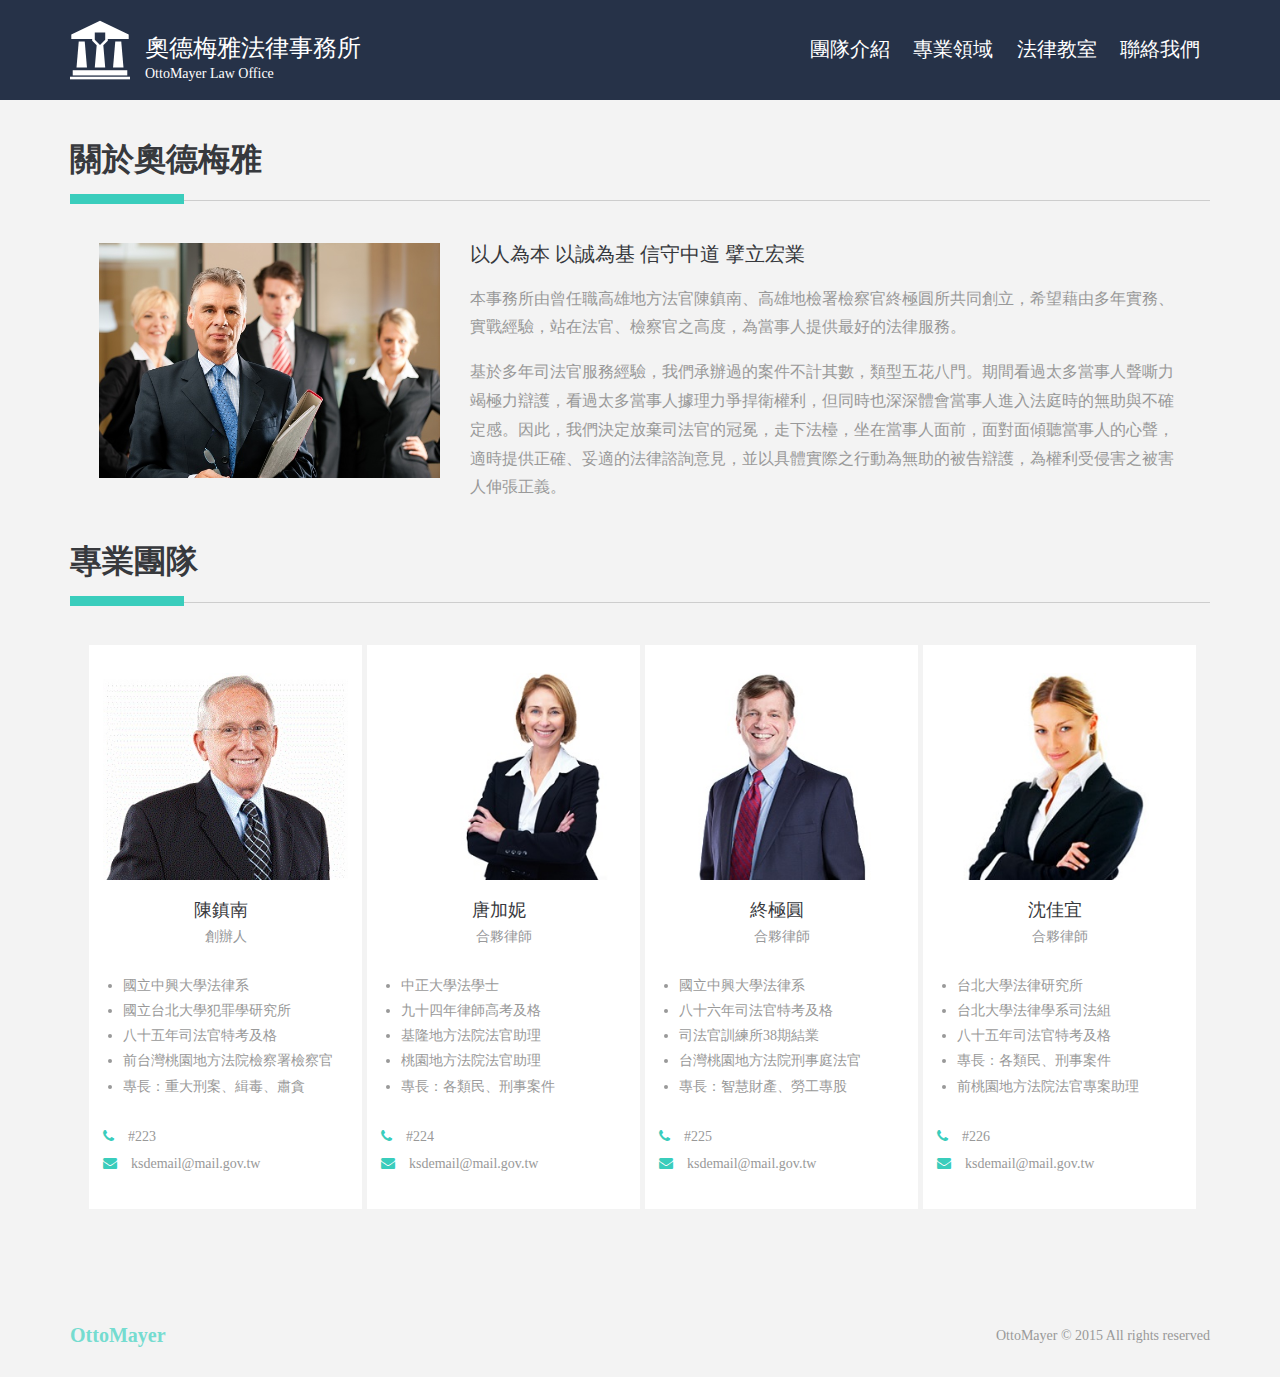
==== about.html @ 61a64546 "v 5.5" ====
<!--
Author: W3layouts
Author URL: http://w3layouts.com
License: Creative Commons Attribution 3.0 Unported
License URL: http://creativecommons.org/licenses/by/3.0/
-->
<!DOCTYPE html>
<html>
<head>
<title>OttoMayer</title>
<link href="css/bootstrap.css" type="text/css" rel="stylesheet" media="all">
<link href="css/common.css" type="text/css" rel="stylesheet" media="all">
<link href="css/about.css" type="text/css" rel="stylesheet" media="all">
<link rel='stylesheet prefetch' href='http://maxcdn.bootstrapcdn.com/font-awesome/4.4.0/css/font-awesome.min.css'>
<!-- Custom Theme files -->
<meta name="viewport" content="width=device-width, initial-scale=1">
<meta http-equiv="Content-Type" content="text/html; charset=utf-8" />
<script type="application/x-javascript"> addEventListener("load", function() { setTimeout(hideURLbar, 0); }, false); function hideURLbar(){ window.scrollTo(0,1); } </script>
<script src="http://ajax.googleapis.com/ajax/libs/jquery/2.1.1/jquery.min.js"></script>
<!-- //Custom Theme files -->
<!-- js -->
<script src="js/jquery.min.js"></script>
<script src="js/modernizr.custom.js"></script>
<!-- //js -->
<!-- start-smoth-scrolling-->
<script type="text/javascript" src="js/move-top.js"></script>
<script type="text/javascript" src="js/easing.js"></script>
<script type="text/javascript" src="js/modernizr.custom.53451.js"></script>
<script type="text/javascript">
		jQuery(document).ready(function($) {
			$(".scroll").click(function(event){
				event.preventDefault();
				$('html,body').animate({scrollTop:$(this.hash).offset().top},1000);
			});
		});
</script>
<!--//end-smoth-scrolling-->
</head>
<body>
	<!--header-->
	<div class="header">
		<div class="container">
			<div class="top-logo">
				<a href="index.html">
					<span class="logo-icon">
						<img src="images/logo-icon.svg" alt=""/>
					</span>
					<span class="logo-title">
						<h3>奧德梅雅法律事務所</h3>
						<h5>OttoMayer Law Office</h5>
					</span>
					<div class="clearfix"></div>
				</a>
			</div>
			<div class="top-nav">
				<span class="small-nav">
					<a id="nav-toggle" href="#"><span></span></a>
				</span>
				<ul class="large-nav">
					<li><a href="about.html">團隊介紹</a></li>
					<li><a href="service.html">專業領域</a></li>
					<li><a href="blog.html">法律教室</a></li>
					<li><a href="contact.html" >聯絡我們</a></li>
				</ul>
				<!-- script-for-menu -->
				 <script>
				 //nav-toggle icon animation
				 	document.querySelector( "#nav-toggle" )
  						.addEventListener( "click", function() {
    					this.classList.toggle( "active" );
  					});
  				//end nav-toggle icon animation

  				//menu toggle animation
				   $( "span.small-nav" ).click(function() {
					 $( "ul.large-nav" ).slideToggle( 300, function() {
					  });
					 });
				//end menu toggle animation
				</script>
				<!-- /script-for-menu -->
			</div>

		</div>
	</div>
	<!--//header-->

	<!--about-->
	<div class="about">
		<div class="container">
			<div class="page-title">
				<h3>關於<span>奧德梅雅</span></h3>
			</div>
			<div class="about-info">
				<div class="col-md-4 about-info-left">
					<img src="images/img14.jpg" alt=""/>
				</div><!-- //about-info-left -->
				<div class="col-md-8 about-info-right">
					<h4>以人為本 以誠為基 信守中道 擘立宏業</h4>
					<p>本事務所由曾任職高雄地方法官陳鎮南、高雄地檢署檢察官終極圓所共同創立，希望藉由多年實務、實戰經驗，站在法官、檢察官之高度，為當事人提供最好的法律服務。</p>
<p>基於多年司法官服務經驗，我們承辦過的案件不計其數，類型五花八門。期間看過太多當事人聲嘶力竭極力辯護，看過太多當事人據理力爭捍衛權利，但同時也深深體會當事人進入法庭時的無助與不確定感。因此，我們決定放棄司法官的冠冕，走下法檯，坐在當事人面前，面對面傾聽當事人的心聲，適時提供正確、妥適的法律諮詢意見，並以具體實際之行動為無助的被告辯護，為權利受侵害之被害人伸張正義。</p>
				</div><!-- //about-info-right -->
				<div class="clearfix"></div>
			</div><!-- //about-info -->

			<div class="page-title">
				<h3>專業<span>團隊</span></h3>
			</div>
			<div class="about-team">
				<div class="col-md-3 about-team-grids">
					<img src="images/img15.jpg" alt=""/>
					<div class="team-text">
						<h4><span>陳鎮南</span>創辦人</h4>
						<ul>
							<li>國立中興大學法律系</li>
							<li>國立台北大學犯罪學研究所</li>
							<li>八十五年司法官特考及格</li>
							<li>前台灣桃園地方法院檢察署檢察官</li>
							<li>專長：重大刑案、緝毒、肅貪</li>
						</ul>
						<span><i class="fa fa-phone"></i>#223</span>
						<span><i class="fa fa-envelope"></i>ksdemail@mail.gov.tw</span>
					</div><!-- //team-text -->
				</div><!-- //about-team-grids -->
				<div class=" col-md-3 about-team-grids">
					<img src="images/img16.jpg" alt=""/>
					<div class="team-text">
						<h4><span>唐加妮</span>合夥律師</h4>
						<ul>
							<li>中正大學法學士</li>
							<li>九十四年律師高考及格</li>
							<li>基隆地方法院法官助理</li>
							<li>桃園地方法院法官助理</li>
							<li>專長：各類民、刑事案件</li>
						</ul>
						<span><i class="fa fa-phone"></i>#224</span>
						<span><i class="fa fa-envelope"></i>ksdemail@mail.gov.tw</span>
					</div><!-- //team-text -->
				</div><!-- //about-team-grids -->
				<div class="col-md-3 about-team-grids">
					<img src="images/img17.jpg" alt=""/>
					<div class="team-text">
						<h4><span>終極圓</span>合夥律師</h4>
						<ul>
							<li>國立中興大學法律系</li>
							<li>八十六年司法官特考及格</li>
							<li>司法官訓練所38期結業</li>
							<li>台灣桃園地方法院刑事庭法官</li>
							<li>專長：智慧財產、勞工專股</li>
						</ul>
						<span><i class="fa fa-phone"></i>#225</span>
						<span><i class="fa fa-envelope"></i>ksdemail@mail.gov.tw</span>
					</div><!-- //team-text -->
				</div><!-- //about-team-grids -->
				<div class="col-md-3 about-team-grids">
					<img src="images/img18.jpg" alt=""/>
					<div class="team-text">
						<h4><span>沈佳宜</span>合夥律師</h4>
						<ul>
							<li>台北大學法律研究所</li>
							<li>台北大學法律學系司法組</li>
							<li>八十五年司法官特考及格</li>
							<li>專長：各類民、刑事案件</li>
							<li>前桃園地方法院法官專案助理</li>
						</ul>
						<span><i class="fa fa-phone"></i>#226</span>
						<span><i class="fa fa-envelope"></i>ksdemail@mail.gov.tw</span>
					</div><!-- //team-text -->
				</div><!-- //about-team-grids -->
				<div class="clearfix"> </div>
			</div><!-- //about-team -->
		</div><!-- //container -->
	</div>
	<!-- //about -->

	<!--footer-->
	<div class="footer">
		<div class="container">
			<div class="footer-left">
				<a href="index.html">OttoMayer</a>
			</div>
			<div class="footer-right">
				<p>OttoMayer © 2015 All rights reserved</p>
			</div>
			<div class="clearfix"> </div>
		</div>
	</div>
	<!--//footer-->
	<!--smooth-scrolling-of-move-up-->
		<script type="text/javascript">
			$(document).ready(function() {
				/*
				var defaults = {
					containerID: 'toTop', // fading element id
					containerHoverID: 'toTopHover', // fading element hover id
					scrollSpeed: 1200,
					easingType: 'linear'
				};
				*/
				$().UItoTop({ easingType: 'easeOutQuart' });
			});
		</script>
		<a href="#" id="toTop" style="display: block;"> <span id="toTopHover" style="opacity: 1;"> </span></a>
	<!--//smooth-scrolling-of-move-up-->
</body>
</html>
---- css/common.css ----
body{
	margin:0;
	font-family: 'Microsoft JhengHei';
	background-color: #0A111F;
}
h1,h2,h3,h4,h5,h6{
	margin:0;
}
p{
	margin:0;
}
ul,label{
	margin:0;
	padding:0;
}
body a:hover{
	text-decoration:none;
}
/*----------------------header----------------------*/
.header{
	background-color: #263248;
	position:relative;
	height: 100px;
}
.top-logo {
	float: left;
	padding: 20px 0px;
}
.logo-icon img{
	float: left;
	height: 60px;
	width: 60px;
}
.logo-title h3 {
	font-size: 24px;
	color:#fff;
	margin:15px 0px 0px 75px;
}
.logo-title h5 {
	font-size: 14px;
	color:#fff;
	margin: 5px 0px 0px 75px;
}
.top-nav {
	float:right;
}
span.small-nav {
	display: none;
}
.top-nav ul {
	margin: 0;
}
.top-nav ul li{
	list-style-type:none;
	display: inline-block;
}
.large-nav a {
	position: relative;
	display: inline-block;
	margin: 25px 0px;
	padding: 10px;
	outline: none;
	color: #fff;
	text-decoration: none;
	font-size: 20px;
	-webkit-transition: color 0.3s;
	-moz-transition: color 0.3s;
	transition: color 0.3s;
}
.large-nav a::before,
.large-nav a::after {
	position: absolute;
	left: 0;
	width: 100%;
	height: 2px;
	background: #fff;
	content: '';
	opacity: 0;
	-webkit-transition: opacity 0.3s, -webkit-transform 0.3s;
	-moz-transition: opacity 0.3s, -moz-transform 0.3s;
	transition: opacity 0.3s, transform 0.3s;
	-webkit-transform: translateY(-10px);
	-moz-transform: translateY(-10px);
	transform: translateY(-10px);
}
.large-nav a::before {
	top: 0;
	-webkit-transform: translateY(-10px);
	-moz-transform: translateY(-10px);
	transform: translateY(-10px);
}
.large-nav a::after {
	bottom: 0;
	-webkit-transform: translateY(10px);
	-moz-transform: translateY(10px);
	transform: translateY(10px);
}
.large-nav a:hover,
.large-nav a:focus {
	color: #fff;
	outline: none;
}
.large-nav a:hover::before,
.large-nav a:focus::before,
.large-nav a:hover::after,
.large-nav a:focus::after {
	opacity: 1;
	-webkit-transform: translateY(0px);
	-moz-transform: translateY(0px);
	transform: translateY(0px);
}
/*---------------------- body ----------------------*/
.page-title {
  position: relative;
}
.page-title h3 {
	color: #37393d;
	font-size: 32px;
	font-weight: 900;
	margin: 0;
	padding: 0 0 .7em 0;
	border-bottom: 1px solid #cdcdcd;
}
.page-title h3::after {
	position: absolute;
	bottom: -5%;
	left: 0%;
	width: 10%;
	height: 10px;
	background: rgb(58, 205, 188);
	content: '';
	opacity: 1;
}
/*---------------------- //body ----------------------*/
/*---------------------- footer ----------------------*/
.footer {
  	background: #f3f3f3;
  	padding: 2em 0;
}
.footer-left {
	float: left;
}
.footer-left a {
	display: block;
  	font-size: 20px;
 	font-weight: 700;
 	text-align: center;
  	color: #75DCD0;
    text-decoration:none;
}
.footer-right {
	float: right;
	margin-top: 5px;
}
.footer-right p {
	color: #999;
	font-size: 14px;
}
.footer-right p a {
	font-size: 14px;
	font-weight: 700;
	color: rgb(58, 205, 188);
	margin-left: 5px;
	text-decoration:none;
}
.footer-right p a:hover{
	color: #67686b;
}
.footer-right p a:hover {
  color: #67686b;
  border-bottom: 1px solid rgb(58, 205, 188);
}
/*----------------------//footer----------------------*/
/*----------------------slider-up-arrow----------------------*/
#toTop {
	display: none;
	text-decoration: none;
	position: fixed;
	bottom: 7%;
	right: 3%;
	overflow: hidden;
	width: 32px;
	height: 32px;
	border: none;
	text-indent: 100%;
	background: url("../images/move-up.png") no-repeat 0px 0px;
}
#toTopHover {
	width: 32px;
	height: 32px;
	display: block;
	overflow: hidden;
	float: right;
	opacity: 0;
	-moz-opacity: 0;
	filter: alpha(opacity=0);
}
/*----------------------//slider-up-arrow----------------------*/

@media(max-width:768px){
	.top-nav span.small-nav {
	display: block;
	position: relative;
	cursor: pointer;
	margin: 25px auto;
}
.top-nav  ul.large-nav{
	display:none;
	padding: 0;
	margin:30px 0px;
	z-index: 999;
	position: absolute;
	width: 100%;
	left: 0;
}
.top-nav ul.large-nav li {
	display: block;
	text-align: center;
	background: rgba(0, 0, 0, 0.84);
	margin: 0;
	width: 100%;
	padding: 1px;
	border: 1px dotted rgb(97, 95, 95);
}
.top-nav ul li a {
	display: block;
	padding: 0.8em 0;
	font-size: 16px;
	margin: 0;
	letter-spacing: 1px;
	color: #fff;
}
.top-nav ul li a:hover, .top-nav ul li a.active {
	color: #fff;
	background:rgb(58, 222, 203);
	padding: 1em 0;
	margin-bottom: 1em;
}
/*---------------------------nav icon--------------------------------*/
#nav-toggle {
	cursor: pointer;
	padding: 10px 35px 16px 0px;
}
#nav-toggle span, #nav-toggle span:before, #nav-toggle span:after {
  cursor: pointer;
  border-radius: 1px;
  height: 5px;
  width: 35px;
  background: white;
  position: absolute;
  display: block;
  content: '';
}
#nav-toggle span:before {
  top: -10px;
}
#nav-toggle span:after {
  bottom: -10px;
}

#nav-toggle span, #nav-toggle span:before, #nav-toggle span:after {
  transition: all 300ms ease-in-out;
}
#nav-toggle.active span {
  background-color: transparent;
}
#nav-toggle.active span:before, #nav-toggle.active span:after {
  top: 0;
}
#nav-toggle.active span:before {
  transform: rotate(45deg);
}
#nav-toggle.active span:after {
  transform: rotate(-45deg);
}
/*-------------------------//nav icon--------------------------------*/
.page-title h3 {
	font-size: 2.2em;
}
.page-title h3::after {
	bottom: -7%;
}
}

@media(max-width:480px){
.header	{
	height: 75px;
}
.top-logo	{
	padding: 15px 0px;
}
.logo-icon img {
  width: 45px;
  height:45px;
}
.top-logo a h3 {
  font-size: 20px;
  margin: 8px 0px 0px 60px;
}
.top-logo a h5 {
  font-size: 12px;
  margin: 0px 0px 0px 60px;
}
.top-nav span.small-nav {
	margin: 15px auto;
}
.top-nav  ul.large-nav{
	margin: 20px auto;
}
.top-nav ul li a:hover, .top-nav ul li a.active {
  padding: 0.3em 0;
}
.footer-left {
  float: none;
  text-align: center;
}
.footer-left a img {
  width: initial;
}
.footer-right {
  float: none;
  text-align: center;
  margin-top: 1em;
}
.footer-right p {
  font-size: 13px;
  margin:0;
}
.footer-right p a {
  font-size: 13px;
  font-weight: 600;
}
.footer {
  padding: 2em 0;
}
}
---- css/about.css ----
.about {
	background: #f3f3f3;
	padding: 3em 0;
}
.about-info{
	padding: 3em 1em;
}
.about-info-left img {
	width: 100%;
  margin-bottom: 1em;
}
.about-info-right h4 {
	color: #37393d;
	font-size: 20px;
	font-weight: 500;
	margin: 0 0 1em;
}
.about-info-right p {
  color: #999;
  font-size: 16px;
  line-height: 1.8em;
  margin-top: 1em;
}
.about-team {
	padding: 3em 1em;
	display: -ms-flexbox;
  display: -webkit-flex;
  display: -moz-flex;
  display: -ms-flex;
  display: flex;
}
.about-team-grids {
  background: #fff;
  padding: 2em 1em;
  margin-left: 5px;
  -webkit-flex: 1;
   -moz-flex: 1;
   -ms-flex: 1;
   flex: 1;
}
.about-team-grids img {
	width: 100%;
}
.about-team-grids h4 {
	color: #98999B;
	font-size: 14px;
	font-weight: 500;
	margin: 1.5em 0 0.5em;
  text-align: center;
}
.about-team-grids h4 span{
	font-size: 18px;
	text-decoration:none;
	color: #37393d;
	margin-right: 10px;
}
.about-team-grids ul {
  color: #999;
  font-size: 14px;
  line-height: 1.8em;
  padding-left: 20px;
  margin: 2em 0 2em;
}
.about-team-grids span {
  display: block;
  font-size: 14px;
  color: #999;
  margin: 0.5em 0;
}
.about-team-grids span i {
  margin-right: 1em;
  color: rgb(58, 205, 188);
}


@media(max-width:768px){
.about-info-left {
	float: left;
	width: 50%;
}
.about-team {
  -webkit-flex-wrap: wrap;
  flex-wrap: wrap;
}
.about-team-grids {
  min-width: 235px;
	padding: 1em;
  margin: 0 0 8px 8px;
}
}


@media(max-width:480px){
.about {
  padding: 2em 0;
}
.about-info {
  padding: 2em 0.5em;
}
.about-info-left {
  width: 100%;
  float:none;
}
.about-info-right h4 {
  font-size: 16px;
  margin: 1em 0 .5em;
}
.about-info-right p {
  font-size: 14px;
}
.about-team {
  padding: 2em 0.5em;
}
.about-team-grids {
  padding: 2em;
  margin: 0 0 8px 8px;
}

}
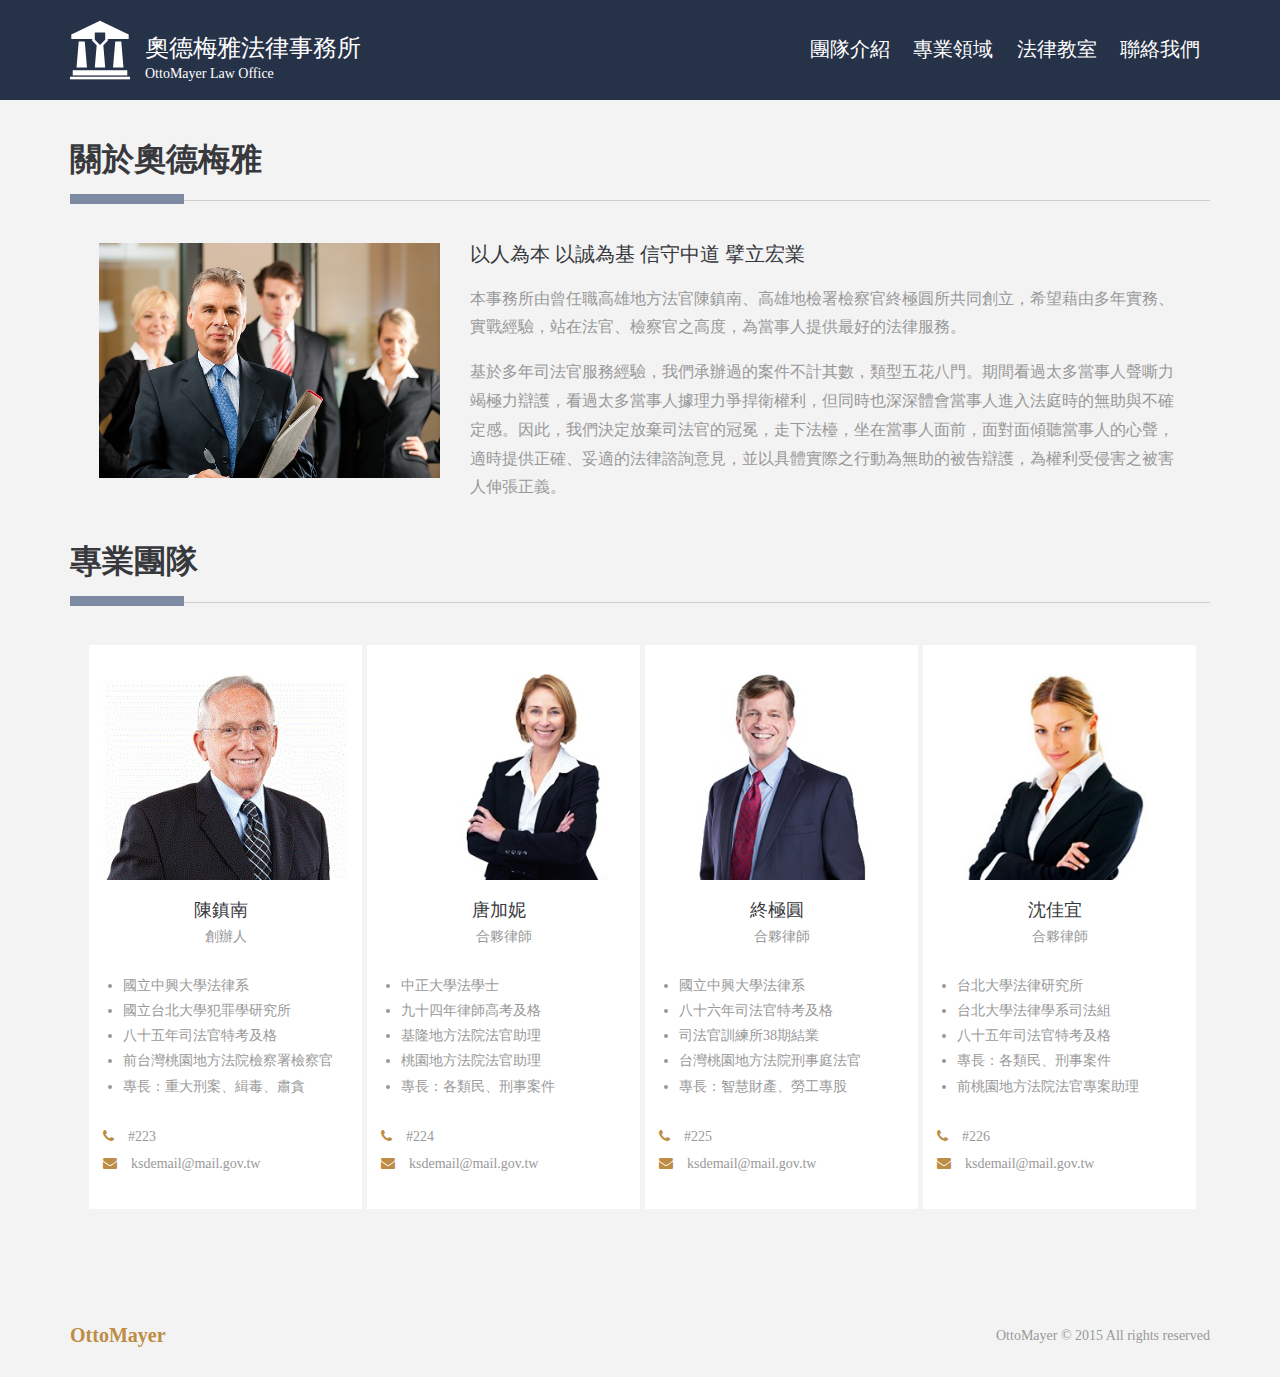
==== commit ff74c879: "v 5.7" ====
--- a/about.html
+++ b/about.html
@@ -93,7 +93,7 @@
 			</div>
 			<div class="about-info">
 				<div class="col-md-4 about-info-left">
-					<img src="images/img14.jpg" alt=""/>
+					<img src="images/about-01.jpg" alt=""/>
 				</div><!-- //about-info-left -->
 				<div class="col-md-8 about-info-right">
 					<h4>以人為本 以誠為基 信守中道 擘立宏業</h4>
@@ -108,7 +108,7 @@
 			</div>
 			<div class="about-team">
 				<div class="col-md-3 about-team-grids">
-					<img src="images/img15.jpg" alt=""/>
+					<img src="images/about-02.jpg" alt=""/>
 					<div class="team-text">
 						<h4><span>陳鎮南</span>創辦人</h4>
 						<ul>
@@ -123,7 +123,7 @@
 					</div><!-- //team-text -->
 				</div><!-- //about-team-grids -->
 				<div class=" col-md-3 about-team-grids">
-					<img src="images/img16.jpg" alt=""/>
+					<img src="images/about-03.jpg" alt=""/>
 					<div class="team-text">
 						<h4><span>唐加妮</span>合夥律師</h4>
 						<ul>
@@ -138,7 +138,7 @@
 					</div><!-- //team-text -->
 				</div><!-- //about-team-grids -->
 				<div class="col-md-3 about-team-grids">
-					<img src="images/img17.jpg" alt=""/>
+					<img src="images/about-04.jpg" alt=""/>
 					<div class="team-text">
 						<h4><span>終極圓</span>合夥律師</h4>
 						<ul>
@@ -153,7 +153,7 @@
 					</div><!-- //team-text -->
 				</div><!-- //about-team-grids -->
 				<div class="col-md-3 about-team-grids">
-					<img src="images/img18.jpg" alt=""/>
+					<img src="images/about-05.jpg" alt=""/>
 					<div class="team-text">
 						<h4><span>沈佳宜</span>合夥律師</h4>
 						<ul>
--- a/css/common.css
+++ b/css/common.css
@@ -95,11 +95,6 @@
 	-moz-transform: translateY(10px);
 	transform: translateY(10px);
 }
-.large-nav a:hover,
-.large-nav a:focus {
-	color: #fff;
-	outline: none;
-}
 .large-nav a:hover::before,
 .large-nav a:focus::before,
 .large-nav a:hover::after,
@@ -127,7 +122,7 @@
 	left: 0%;
 	width: 10%;
 	height: 10px;
-	background: rgb(58, 205, 188);
+	background: #7E8AA2;
 	content: '';
 	opacity: 1;
 }
@@ -145,7 +140,7 @@
   	font-size: 20px;
  	font-weight: 700;
  	text-align: center;
-  	color: #75DCD0;
+ 	color: #BD8D45;
     text-decoration:none;
 }
 .footer-right {
@@ -159,7 +154,7 @@
 .footer-right p a {
 	font-size: 14px;
 	font-weight: 700;
-	color: rgb(58, 205, 188);
+	color: #BD8D45;
 	margin-left: 5px;
 	text-decoration:none;
 }
@@ -168,7 +163,7 @@
 }
 .footer-right p a:hover {
   color: #67686b;
-  border-bottom: 1px solid rgb(58, 205, 188);
+  border-bottom: 1px solid #BD8D45;
 }
 /*----------------------//footer----------------------*/
 /*----------------------slider-up-arrow----------------------*/
@@ -183,7 +178,7 @@
 	height: 32px;
 	border: none;
 	text-indent: 100%;
-	background: url("../images/move-up.png") no-repeat 0px 0px;
+	background: url("../images/move-up.svg") no-repeat 0px 0px;
 }
 #toTopHover {
 	width: 32px;
@@ -197,14 +192,14 @@
 }
 /*----------------------//slider-up-arrow----------------------*/
 
-@media(max-width:768px){
-	.top-nav span.small-nav {
+@media(max-width:768px) {
+.top-nav span.small-nav {
 	display: block;
 	position: relative;
 	cursor: pointer;
 	margin: 25px auto;
 }
-.top-nav  ul.large-nav{
+.top-nav ul.large-nav {
 	display:none;
 	padding: 0;
 	margin:30px 0px;
@@ -219,22 +214,24 @@
 	background: rgba(0, 0, 0, 0.84);
 	margin: 0;
 	width: 100%;
-	padding: 1px;
-	border: 1px dotted rgb(97, 95, 95);
+	border: 1px solid rgb(97, 95, 95);
 }
 .top-nav ul li a {
 	display: block;
 	padding: 0.8em 0;
 	font-size: 16px;
 	margin: 0;
-	letter-spacing: 1px;
 	color: #fff;
 }
 .top-nav ul li a:hover, .top-nav ul li a.active {
-	color: #fff;
-	background:rgb(58, 222, 203);
-	padding: 1em 0;
-	margin-bottom: 1em;
+	background-color:#BD8D45;
+}
+.large-nav a::before,
+.large-nav a::after {
+	position: absolute;
+	left: 0;
+	width: 0%;
+	height: 0px;
 }
 /*---------------------------nav icon--------------------------------*/
 #nav-toggle {
@@ -274,12 +271,6 @@
   transform: rotate(-45deg);
 }
 /*-------------------------//nav icon--------------------------------*/
-.page-title h3 {
-	font-size: 2.2em;
-}
-.page-title h3::after {
-	bottom: -7%;
-}
 }
 
 @media(max-width:480px){
@@ -307,9 +298,6 @@
 .top-nav  ul.large-nav{
 	margin: 20px auto;
 }
-.top-nav ul li a:hover, .top-nav ul li a.active {
-  padding: 0.3em 0;
-}
 .footer-left {
   float: none;
   text-align: center;
--- a/css/about.css
+++ b/css/about.css
@@ -69,7 +69,7 @@
 }
 .about-team-grids span i {
   margin-right: 1em;
-  color: rgb(58, 205, 188);
+  color: #BD8D45;
 }
 
 
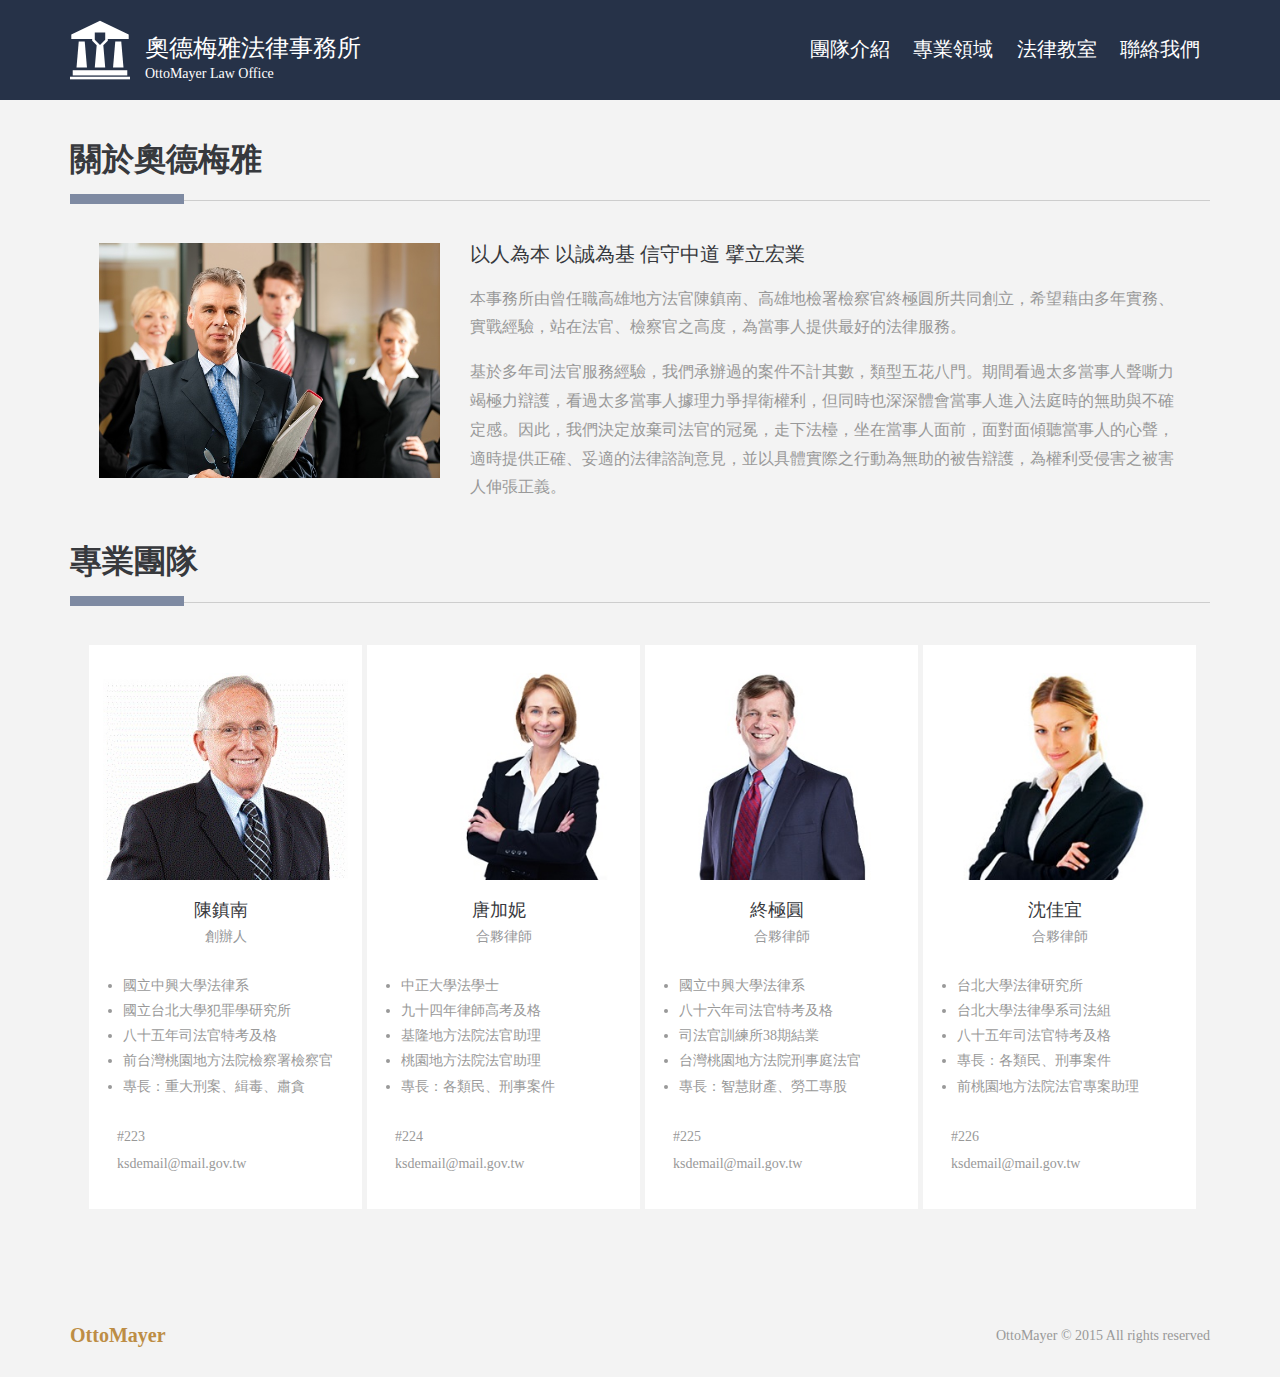
==== commit 3437388b: "v 5.7.3" ====
--- a/about.html
+++ b/about.html
@@ -11,7 +11,7 @@
 <link href="css/bootstrap.css" type="text/css" rel="stylesheet" media="all">
 <link href="css/common.css" type="text/css" rel="stylesheet" media="all">
 <link href="css/about.css" type="text/css" rel="stylesheet" media="all">
-<link rel='stylesheet prefetch' href='http://maxcdn.bootstrapcdn.com/font-awesome/4.4.0/css/font-awesome.min.css'>
+<link href="https://fontastic.s3.amazonaws.com/uxou9oS7T2pYWYBxnWSrW9/icons.css" rel="stylesheet">
 <!-- Custom Theme files -->
 <meta name="viewport" content="width=device-width, initial-scale=1">
 <meta http-equiv="Content-Type" content="text/html; charset=utf-8" />
@@ -118,8 +118,8 @@
 							<li>前台灣桃園地方法院檢察署檢察官</li>
 							<li>專長：重大刑案、緝毒、肅貪</li>
 						</ul>
-						<span><i class="fa fa-phone"></i>#223</span>
-						<span><i class="fa fa-envelope"></i>ksdemail@mail.gov.tw</span>
+						<span><i class="icon-phone"></i>#223</span>
+						<span><i class="icon-mail"></i>ksdemail@mail.gov.tw</span>
 					</div><!-- //team-text -->
 				</div><!-- //about-team-grids -->
 				<div class=" col-md-3 about-team-grids">
@@ -133,8 +133,8 @@
 							<li>桃園地方法院法官助理</li>
 							<li>專長：各類民、刑事案件</li>
 						</ul>
-						<span><i class="fa fa-phone"></i>#224</span>
-						<span><i class="fa fa-envelope"></i>ksdemail@mail.gov.tw</span>
+						<span><i class="icon-phone"></i>#224</span>
+						<span><i class="icon-mail"></i>ksdemail@mail.gov.tw</span>
 					</div><!-- //team-text -->
 				</div><!-- //about-team-grids -->
 				<div class="col-md-3 about-team-grids">
@@ -148,8 +148,8 @@
 							<li>台灣桃園地方法院刑事庭法官</li>
 							<li>專長：智慧財產、勞工專股</li>
 						</ul>
-						<span><i class="fa fa-phone"></i>#225</span>
-						<span><i class="fa fa-envelope"></i>ksdemail@mail.gov.tw</span>
+						<span><i class="icon-phone"></i>#225</span>
+						<span><i class="icon-mail"></i>ksdemail@mail.gov.tw</span>
 					</div><!-- //team-text -->
 				</div><!-- //about-team-grids -->
 				<div class="col-md-3 about-team-grids">
@@ -163,8 +163,8 @@
 							<li>專長：各類民、刑事案件</li>
 							<li>前桃園地方法院法官專案助理</li>
 						</ul>
-						<span><i class="fa fa-phone"></i>#226</span>
-						<span><i class="fa fa-envelope"></i>ksdemail@mail.gov.tw</span>
+						<span><i class="icon-phone"></i>#226</span>
+						<span><i class="icon-mail"></i>ksdemail@mail.gov.tw</span>
 					</div><!-- //team-text -->
 				</div><!-- //about-team-grids -->
 				<div class="clearfix"> </div>
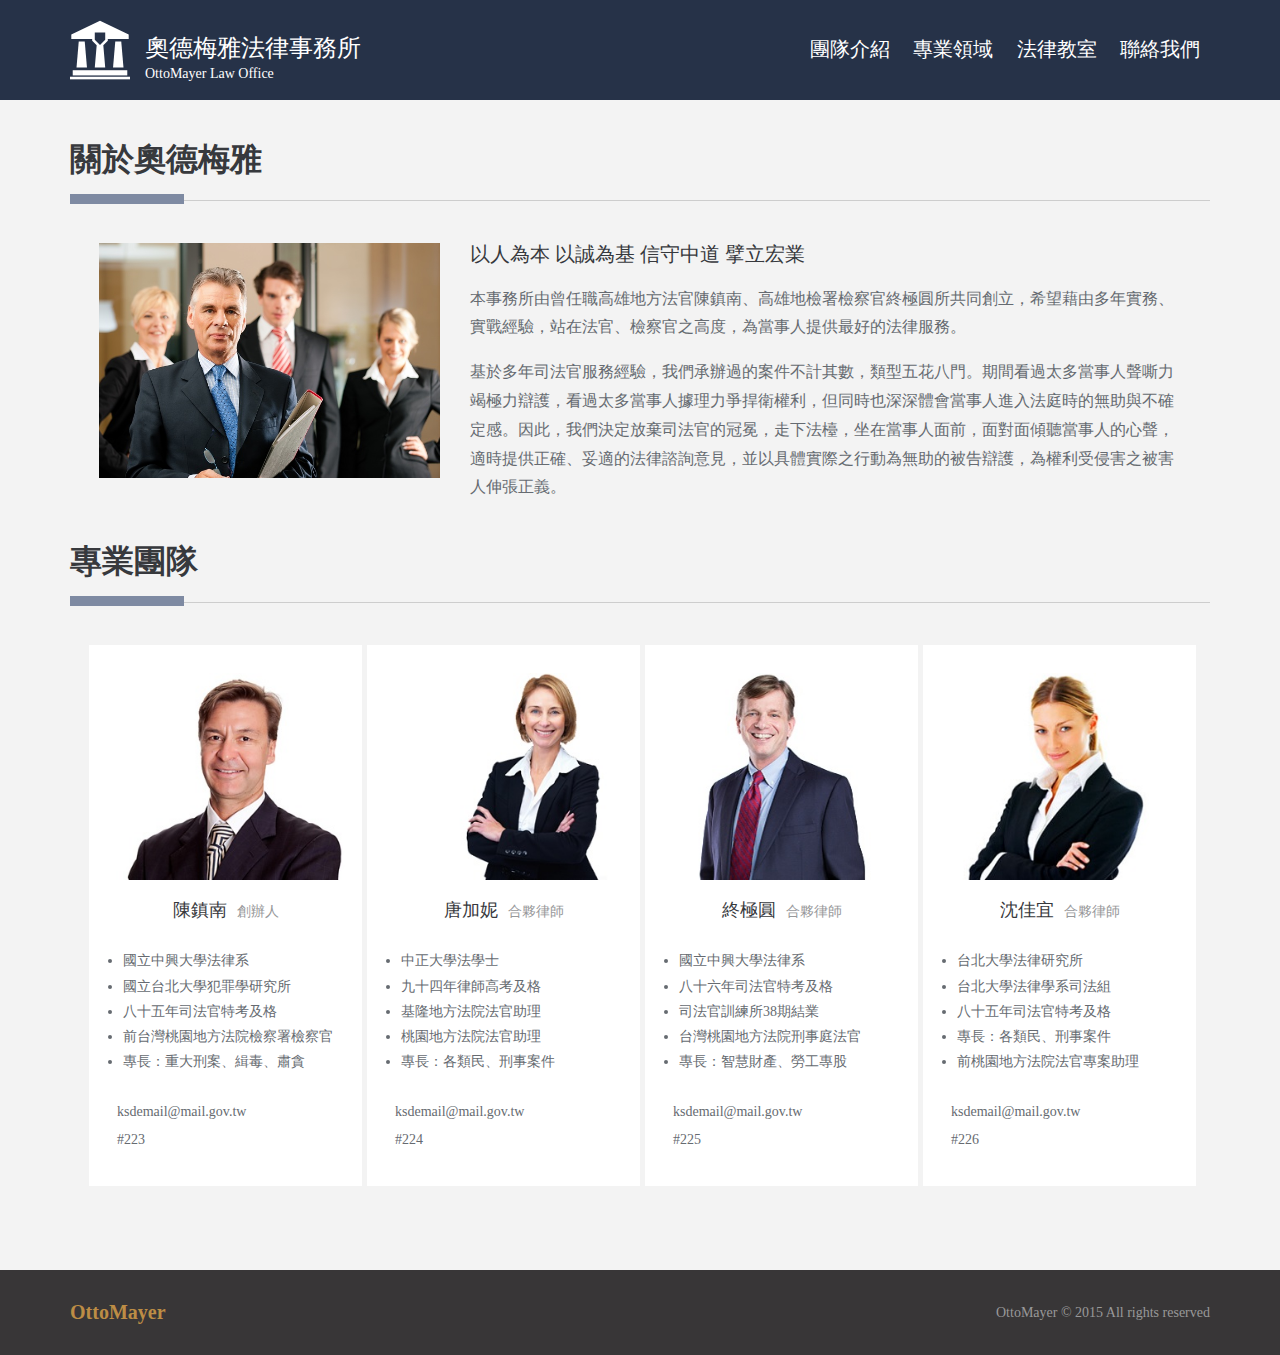
==== commit cfedc645: "v 6.0" ====
--- a/about.html
+++ b/about.html
@@ -118,8 +118,8 @@
 							<li>前台灣桃園地方法院檢察署檢察官</li>
 							<li>專長：重大刑案、緝毒、肅貪</li>
 						</ul>
+						<span><i class="icon-mail"></i>ksdemail@mail.gov.tw</span>
 						<span><i class="icon-phone"></i>#223</span>
-						<span><i class="icon-mail"></i>ksdemail@mail.gov.tw</span>
 					</div><!-- //team-text -->
 				</div><!-- //about-team-grids -->
 				<div class=" col-md-3 about-team-grids">
@@ -133,8 +133,8 @@
 							<li>桃園地方法院法官助理</li>
 							<li>專長：各類民、刑事案件</li>
 						</ul>
+						<span><i class="icon-mail"></i>ksdemail@mail.gov.tw</span>
 						<span><i class="icon-phone"></i>#224</span>
-						<span><i class="icon-mail"></i>ksdemail@mail.gov.tw</span>
 					</div><!-- //team-text -->
 				</div><!-- //about-team-grids -->
 				<div class="col-md-3 about-team-grids">
@@ -148,8 +148,8 @@
 							<li>台灣桃園地方法院刑事庭法官</li>
 							<li>專長：智慧財產、勞工專股</li>
 						</ul>
+						<span><i class="icon-mail"></i>ksdemail@mail.gov.tw</span>
 						<span><i class="icon-phone"></i>#225</span>
-						<span><i class="icon-mail"></i>ksdemail@mail.gov.tw</span>
 					</div><!-- //team-text -->
 				</div><!-- //about-team-grids -->
 				<div class="col-md-3 about-team-grids">
@@ -163,8 +163,8 @@
 							<li>專長：各類民、刑事案件</li>
 							<li>前桃園地方法院法官專案助理</li>
 						</ul>
+						<span><i class="icon-mail"></i>ksdemail@mail.gov.tw</span>
 						<span><i class="icon-phone"></i>#226</span>
-						<span><i class="icon-mail"></i>ksdemail@mail.gov.tw</span>
 					</div><!-- //team-text -->
 				</div><!-- //about-team-grids -->
 				<div class="clearfix"> </div>
--- a/css/common.css
+++ b/css/common.css
@@ -129,7 +129,7 @@
 /*---------------------- //body ----------------------*/
 /*---------------------- footer ----------------------*/
 .footer {
-  	background: #f3f3f3;
+  	background: #383637;
   	padding: 2em 0;
 }
 .footer-left {
--- a/css/about.css
+++ b/css/about.css
@@ -16,7 +16,7 @@
 	margin: 0 0 1em;
 }
 .about-info-right p {
-  color: #999;
+  color: #666B71;
   font-size: 16px;
   line-height: 1.8em;
   margin-top: 1em;
@@ -53,9 +53,10 @@
 	text-decoration:none;
 	color: #37393d;
 	margin-right: 10px;
+  display: inline;
 }
 .about-team-grids ul {
-  color: #999;
+  color: #666B71;
   font-size: 14px;
   line-height: 1.8em;
   padding-left: 20px;
@@ -64,11 +65,12 @@
 .about-team-grids span {
   display: block;
   font-size: 14px;
-  color: #999;
+  color: #666B71;
   margin: 0.5em 0;
 }
 .about-team-grids span i {
   margin-right: 1em;
+  vertical-align: middle;
   color: #BD8D45;
 }
 
@@ -115,5 +117,4 @@
   padding: 2em;
   margin: 0 0 8px 8px;
 }
-
 }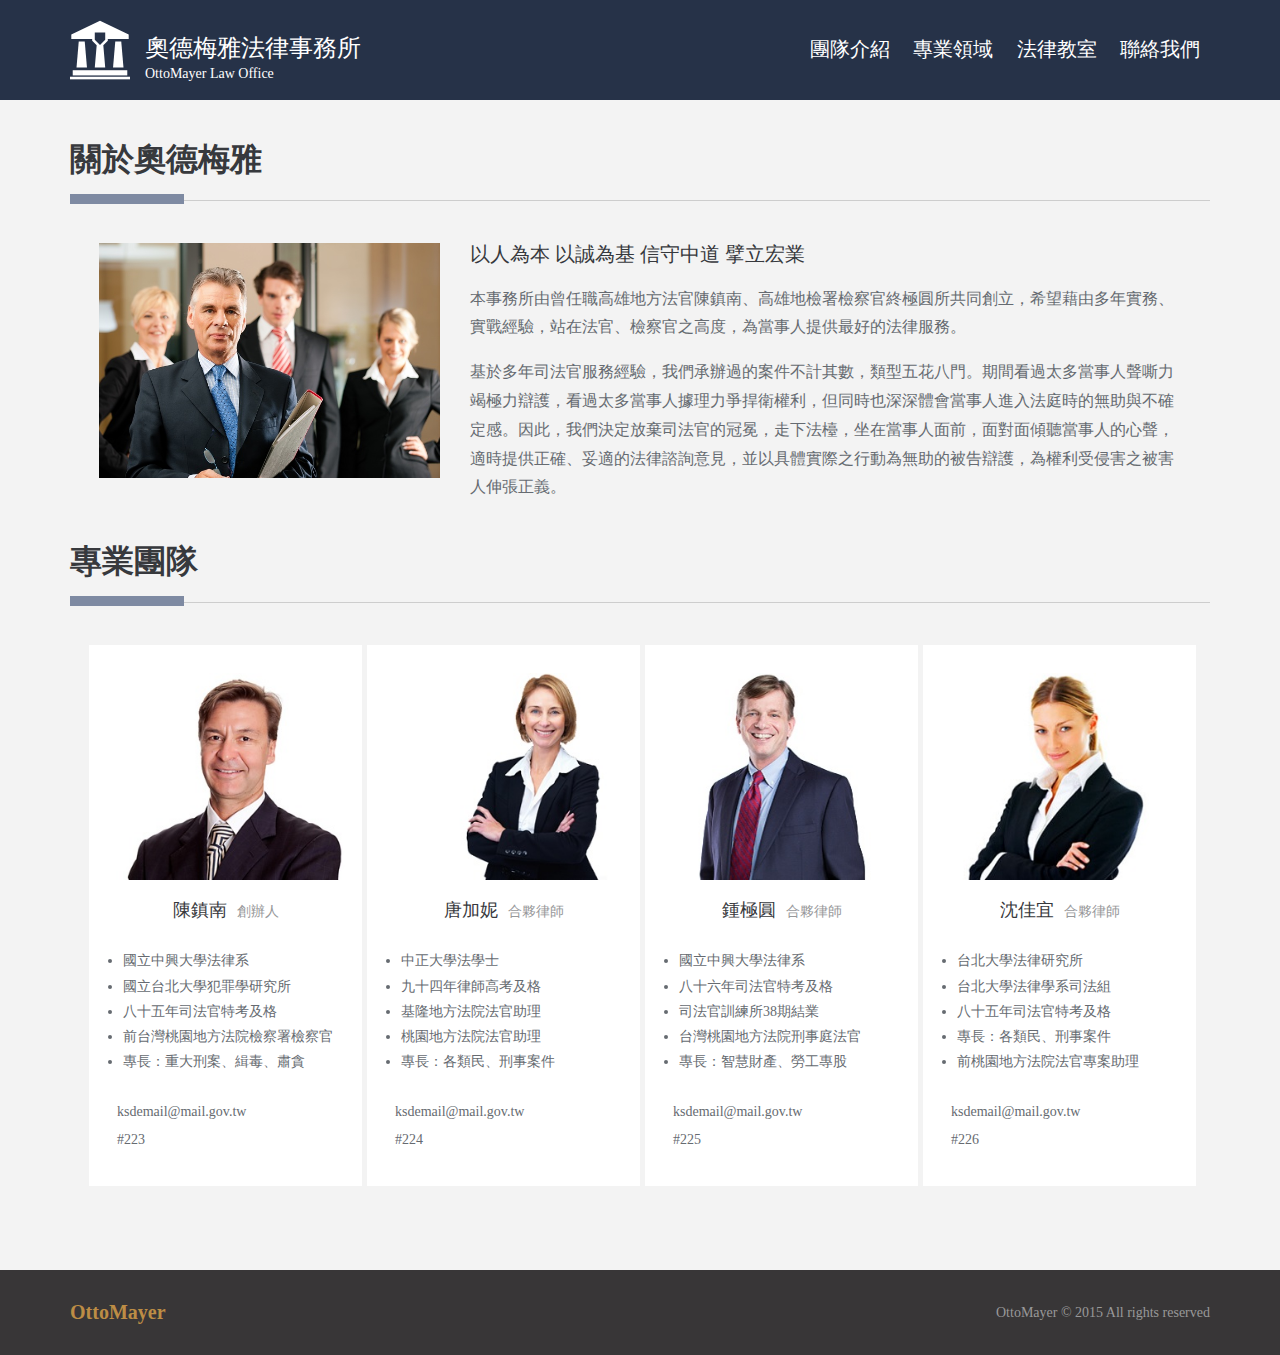
==== commit bbb9ec74: "v 6.2" ====
--- a/about.html
+++ b/about.html
@@ -1,9 +1,3 @@
-<!--
-Author: W3layouts
-Author URL: http://w3layouts.com
-License: Creative Commons Attribution 3.0 Unported
-License URL: http://creativecommons.org/licenses/by/3.0/
--->
 <!DOCTYPE html>
 <html>
 <head>
@@ -15,8 +9,6 @@
 <!-- Custom Theme files -->
 <meta name="viewport" content="width=device-width, initial-scale=1">
 <meta http-equiv="Content-Type" content="text/html; charset=utf-8" />
-<script type="application/x-javascript"> addEventListener("load", function() { setTimeout(hideURLbar, 0); }, false); function hideURLbar(){ window.scrollTo(0,1); } </script>
-<script src="http://ajax.googleapis.com/ajax/libs/jquery/2.1.1/jquery.min.js"></script>
 <!-- //Custom Theme files -->
 <!-- js -->
 <script src="js/jquery.min.js"></script>
@@ -140,7 +132,7 @@
 				<div class="col-md-3 about-team-grids">
 					<img src="images/about-04.jpg" alt=""/>
 					<div class="team-text">
-						<h4><span>終極圓</span>合夥律師</h4>
+						<h4><span>鍾極圓</span>合夥律師</h4>
 						<ul>
 							<li>國立中興大學法律系</li>
 							<li>八十六年司法官特考及格</li>
@@ -186,21 +178,25 @@
 		</div>
 	</div>
 	<!--//footer-->
-	<!--smooth-scrolling-of-move-up-->
-		<script type="text/javascript">
-			$(document).ready(function() {
-				/*
-				var defaults = {
-					containerID: 'toTop', // fading element id
-					containerHoverID: 'toTopHover', // fading element hover id
-					scrollSpeed: 1200,
-					easingType: 'linear'
-				};
-				*/
-				$().UItoTop({ easingType: 'easeOutQuart' });
-			});
-		</script>
-		<a href="#" id="toTop" style="display: block;"> <span id="toTopHover" style="opacity: 1;"> </span></a>
-	<!--//smooth-scrolling-of-move-up-->
+	<!-- smooth scroll to top -->
+	<script type="text/javascript">
+		$(document).ready(function(){
+		  $(window).scroll(function(){
+		    var windowScroll = $(window).scrollTop();
+		    if(windowScroll > 290)
+		    {$('.toTop').fadeIn();}
+		    else
+		    {$('.toTop').fadeOut();}
+		  });
+
+		  $('.toTop').click(function(){
+		    $('html,body').animate({
+		      scrollTop:$('html').offset().top})
+		    return false;
+		  });
+		});
+	</script>
+	<a href="#" class="toTop">TOP</a>
+	<!-- //smooth scroll to top -->
 </body>
 </html>--- a/css/common.css
+++ b/css/common.css
@@ -165,32 +165,28 @@
   color: #67686b;
   border-bottom: 1px solid #BD8D45;
 }
+.toTop
+{
+  width:50px;
+  height:50px;
+  line-height:50px;
+  padding:5px;
+  text-align:center;
+  background:#F63E3E;
+  color:#fff;
+  position:fixed;
+  bottom: 9%;
+  right: 3%;
+  border-radius:50%;
+  text-decoration:none;
+  display:none;
+  font-size:14px;
+  z-index: 99;
+}
+.toTop:hover {
+  color:#fff;
+}
 /*----------------------//footer----------------------*/
-/*----------------------slider-up-arrow----------------------*/
-#toTop {
-	display: none;
-	text-decoration: none;
-	position: fixed;
-	bottom: 7%;
-	right: 3%;
-	overflow: hidden;
-	width: 32px;
-	height: 32px;
-	border: none;
-	text-indent: 100%;
-	background: url("../images/move-up.svg") no-repeat 0px 0px;
-}
-#toTopHover {
-	width: 32px;
-	height: 32px;
-	display: block;
-	overflow: hidden;
-	float: right;
-	opacity: 0;
-	-moz-opacity: 0;
-	filter: alpha(opacity=0);
-}
-/*----------------------//slider-up-arrow----------------------*/
 
 @media(max-width:768px) {
 .top-nav span.small-nav {
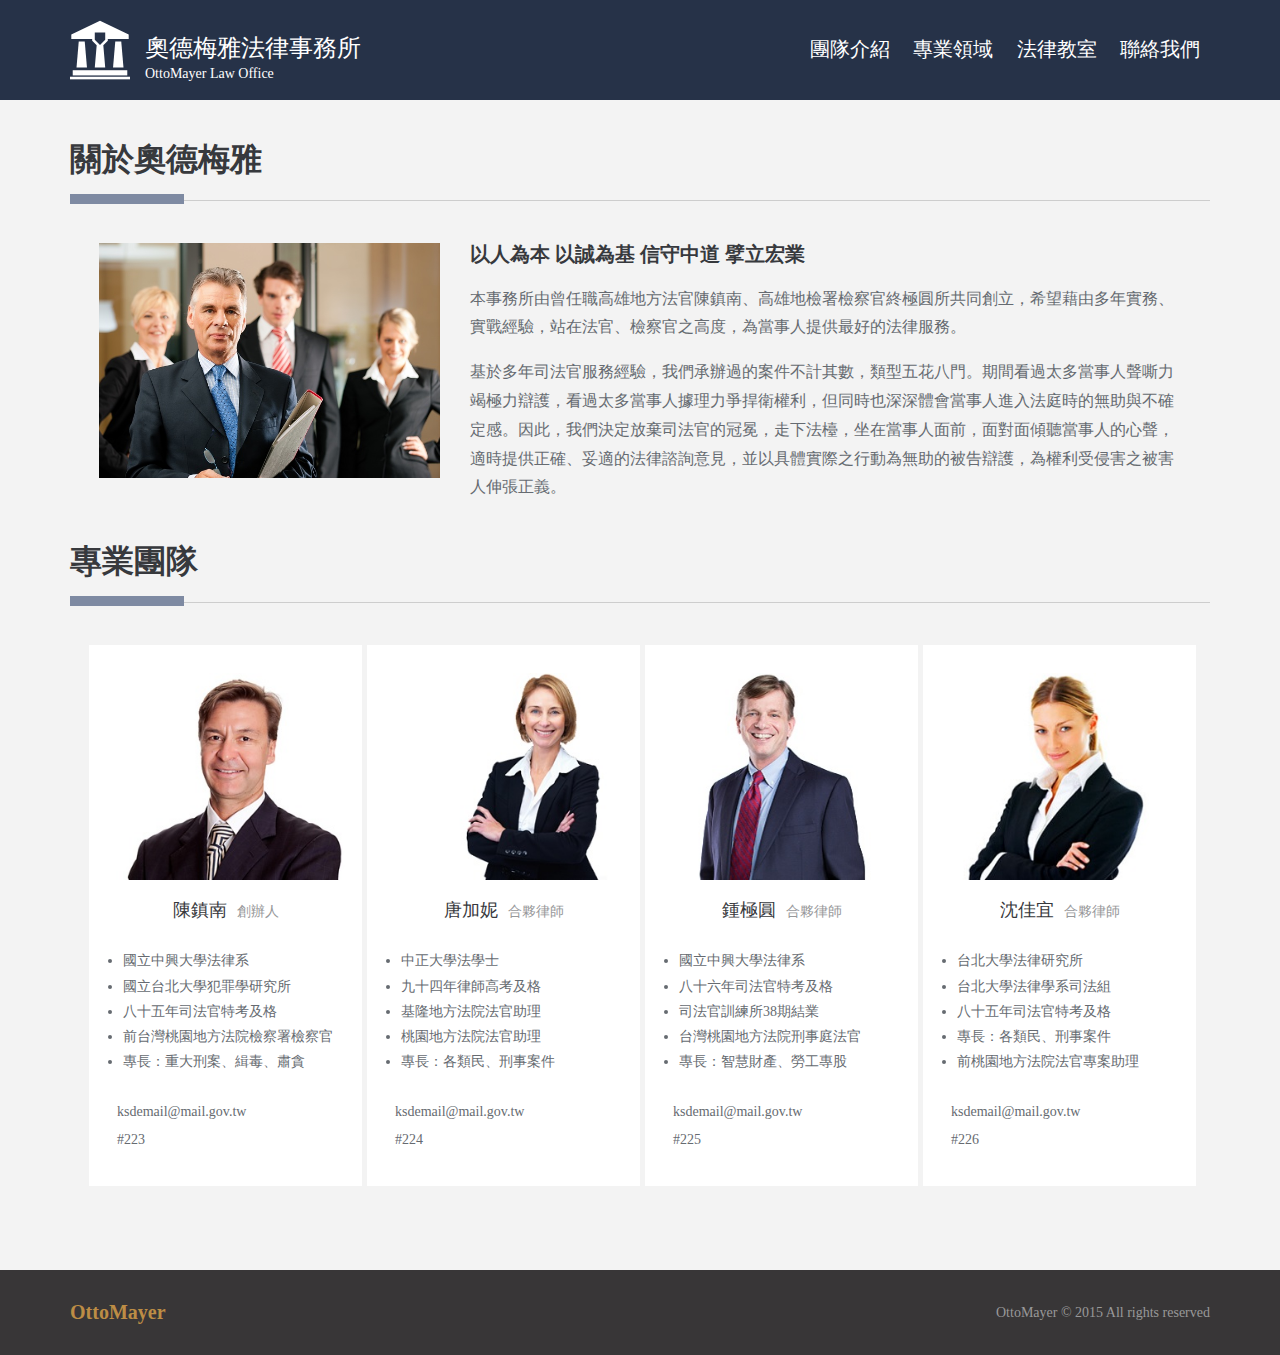
==== commit b91e04ec: "v 6.7" ====
--- a/about.html
+++ b/about.html
@@ -2,31 +2,17 @@
 <html>
 <head>
 <title>OttoMayer</title>
+<!-- common style -->
+<meta name="viewport" content="width=device-width, initial-scale=1">
+<meta http-equiv="Content-Type" content="text/html; charset=utf-8" />
 <link href="css/bootstrap.css" type="text/css" rel="stylesheet" media="all">
 <link href="css/common.css" type="text/css" rel="stylesheet" media="all">
+<link href="https://fontastic.s3.amazonaws.com/uxou9oS7T2pYWYBxnWSrW9/icons.css" rel="stylesheet">
+<script type="text/javascript" src="js/jquery-2.1.3.min.js"></script>
+<!-- //common style -->
+
 <link href="css/about.css" type="text/css" rel="stylesheet" media="all">
-<link href="https://fontastic.s3.amazonaws.com/uxou9oS7T2pYWYBxnWSrW9/icons.css" rel="stylesheet">
-<!-- Custom Theme files -->
-<meta name="viewport" content="width=device-width, initial-scale=1">
-<meta http-equiv="Content-Type" content="text/html; charset=utf-8" />
-<!-- //Custom Theme files -->
-<!-- js -->
-<script src="js/jquery.min.js"></script>
-<script src="js/modernizr.custom.js"></script>
-<!-- //js -->
-<!-- start-smoth-scrolling-->
-<script type="text/javascript" src="js/move-top.js"></script>
-<script type="text/javascript" src="js/easing.js"></script>
-<script type="text/javascript" src="js/modernizr.custom.53451.js"></script>
-<script type="text/javascript">
-		jQuery(document).ready(function($) {
-			$(".scroll").click(function(event){
-				event.preventDefault();
-				$('html,body').animate({scrollTop:$(this.hash).offset().top},1000);
-			});
-		});
-</script>
-<!--//end-smoth-scrolling-->
+
 </head>
 <body>
 	<!--header-->
@@ -178,7 +164,8 @@
 		</div>
 	</div>
 	<!--//footer-->
-	<!-- smooth scroll to top -->
+
+	<!-- smooth scroll to top 
 	<script type="text/javascript">
 		$(document).ready(function(){
 		  $(window).scroll(function(){
@@ -199,4 +186,4 @@
 	<a href="#" class="toTop">TOP</a>
 	<!-- //smooth scroll to top -->
 </body>
-</html>+</html>
--- a/css/about.css
+++ b/css/about.css
@@ -10,9 +10,9 @@
   margin-bottom: 1em;
 }
 .about-info-right h4 {
-	color: #37393d;
 	font-size: 20px;
-	font-weight: 500;
+  font-weight: 600;
+  color: #37393d;
 	margin: 0 0 1em;
 }
 .about-info-right p {
